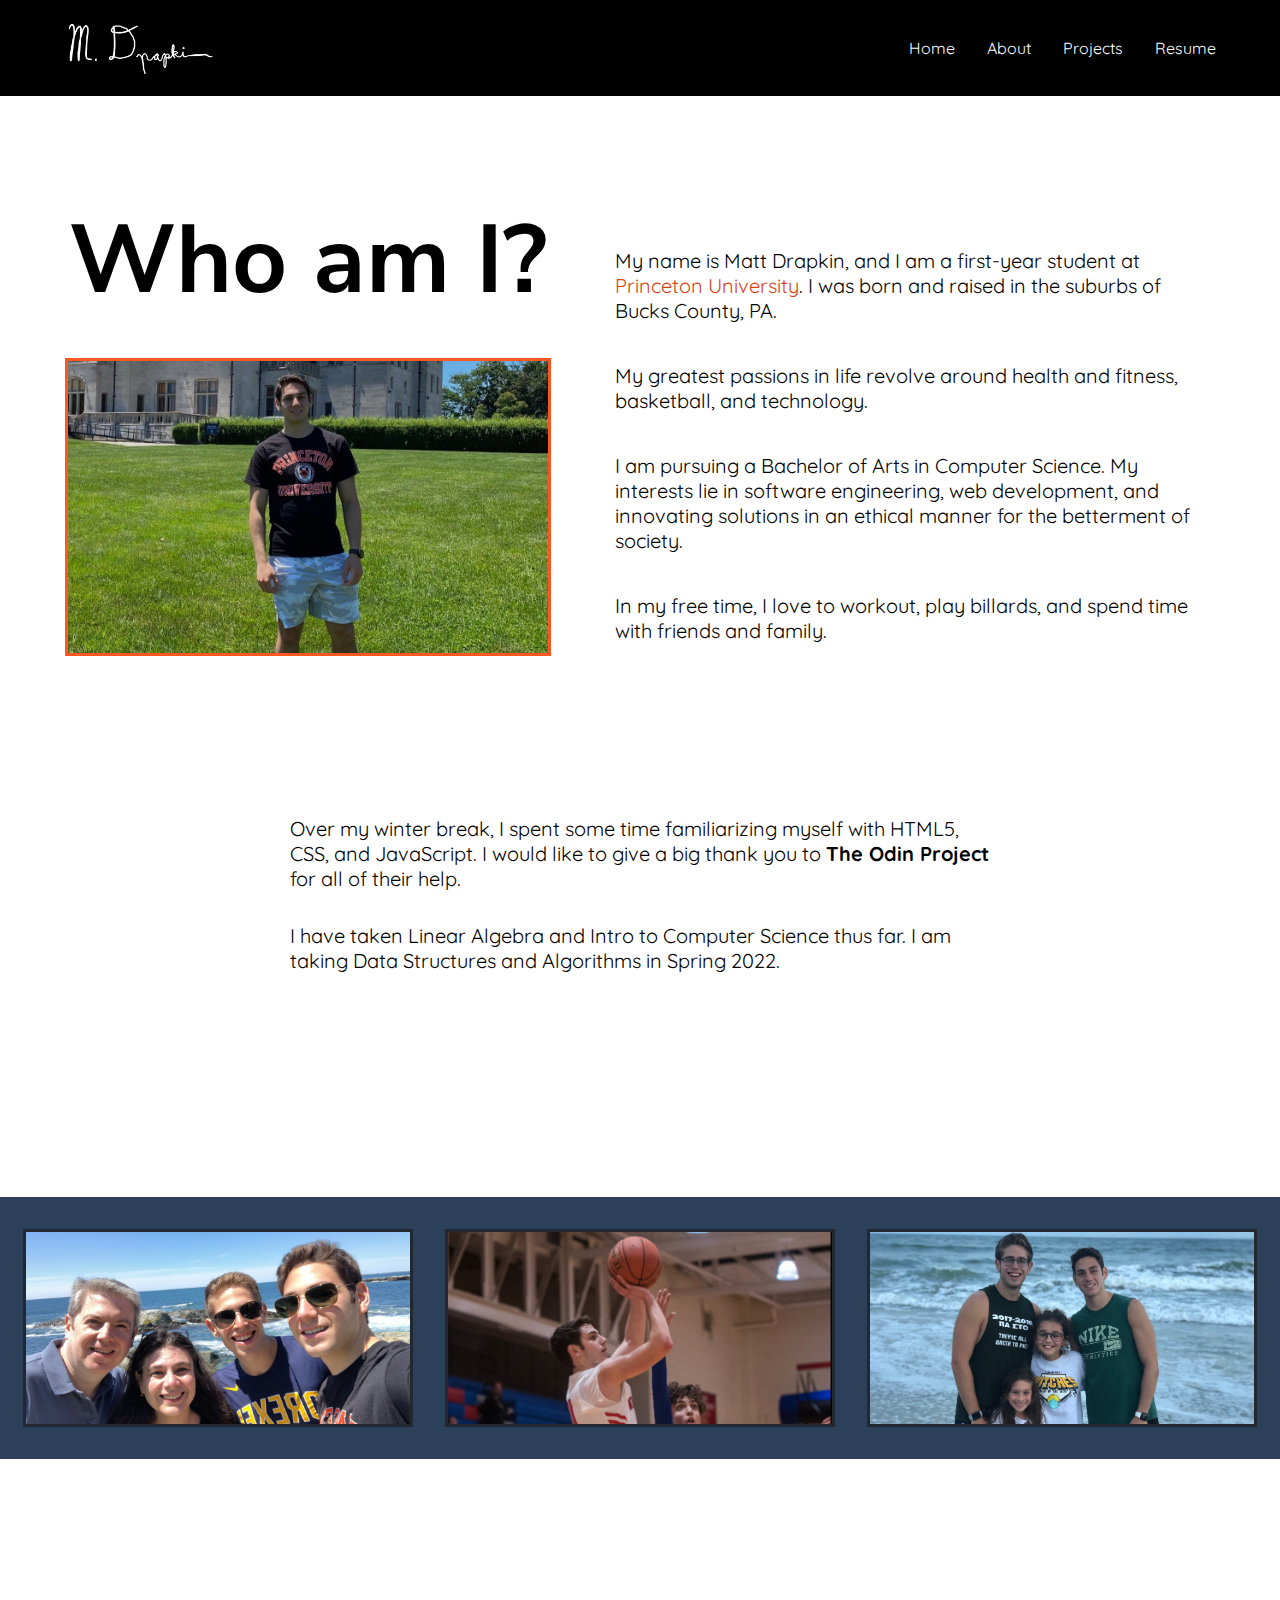
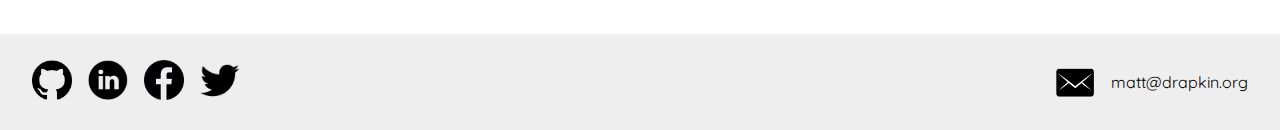
==== about.html @ 18155e6c "Roughly finished site, far from perfect" ====
<!DOCTYPE html>
<html lang="en">
<head>
    <meta charset="UTF-8">
    <meta http-equiv="X-UA-Compatible" content="IE=edge">
    <meta name="viewport" content="width=device-width, initial-scale=1.0">
    <link rel="stylesheet" href="styles.css">
    <title>Matt Drapkin</title>
</head>
<body>
    <header>
        <div class="nav">
            <a href="index.html"><img class="signature" src="img/signature.png" alt="signature"></a>
            <ul>
                <li><a href="index.html">Home</a></li>
                <li><a href="about.html">About</a></li>
                <li><a href="projects.html">Projects</a></li>
                <li><a href="resume.html">Resume</a></li>
            </ul>
        </div>
        <img class="selfie" src="img/header.jpg" alt="Matt Drapkin">
    </header>
    <div class="about-container">
        <div class="side-txt">
            <div class="vert-content">
                <h1 class="big-name">Who am I?</h1>
                <img id="me1" src="img/me1.JPG">
            </div>
            <div class="about-txt">
                <p>My name is Matt Drapkin, and I am a first-year student at <span class="pton">Princeton University</span>.  I was born and raised in the suburbs of Bucks County, PA.</p>  
                <p>My greatest passions in life revolve around health and fitness, basketball, and technology</span>.</p>
                <p>I am pursuing a Bachelor of Arts in Computer Science.  My interests lie in software engineering, web development, and innovating solutions in an ethical manner for the betterment of society.</p>
                <p>In my free time, I love to workout, play billards, and spend time with friends and family.</p>
            </div>
        </div>
        <p class="more-abt">Over my winter break, I spent some time familiarizing myself with HTML5, CSS, and JavaScript.  I would like to give a big thank you to <strong><a href="https://theodinproject.com" target="_blank">The Odin Project</a></strong> for all of their help.</p>
        <p class="more-abt">I have taken Linear Algebra and Intro to Computer Science thus far.  I am taking Data Structures and Algorithms in Spring 2022.</p>
        <div class="side-imgs">
            <img class="about-pic" src="img/fam-selfie.JPG" alt="Family photo">
            <img class="about-pic" src="img/09D612DB-BE31-4ED3-85C4-96EA0F975F1E.JPG" alt="playing basketball">
            <img class="about-pic" src="img/fam-beach.JPG" alt="Family at beach">
        </div>
    </div>
    <footer>
        <div class="footer-imgs">
            <a href="https://github.com/mattdrapkin" target="_blank">
                <img src="img/github.png" alt="GitHub">
            </a>
            <a href="https://www.linkedin.com/in/mattdrapkin/" target="_blank">
                <img src="img/linkedin.png" alt="LinkedIn">
            </a>
            <a href="https://www.facebook.com/matt.drapkin/" target="_blank">
                <img src="img/facebook.png" alt="Facebook">
            </a>
            <a href="https://twitter.com/mattdrapkin" target="_blank">
                <img src="img/twitter.png" alt="Twitter">
            </a>
        </div>
        <div class="email">
            <img src="img/email.png" alt="Email">
            matt@drapkin.org
        </div>
    </footer>
</body>
---- styles.css ----
@import url('https://fonts.googleapis.com/css2?family=Catamaran&family=Nunito+Sans:wght@700&family=Quicksand&display=swap');

* {
    margin: 0;
}

body {
    display: flex;
    flex-direction: column;
    font-family: "Quicksand", sans-serif;
    min-height: 100%;
    margin:0;
    padding: 0;
    overflow-x: hidden;
}

.page-container {
    position: relative;
    min-height: 100vh;
}

.content-wrap {
    padding-bottom: 6em;
}

button {
    font-family: 'Catamaran', sans-serif;
}

.content, .projects-container, .about-container {
    padding: 175px 0;
}

.about-container {
    display: flex;
    flex-direction: column;
    align-items: center;
    gap: 2em;
}

p a {
    text-decoration: none;
    color: black;
}

.selfie {
    max-width: 100%;
}

.nav {
    display: flex;
    justify-content: space-between;
    align-items: center;
    position: fixed;
    top: 0;
    width: 100%;
    height: 6em;
    background-color: black;
    color: white;
}

.signature {
    width: 150px;
    height: 60px;
    margin-left: 4em;
}

.nav > ul {
    display: flex;
    list-style-type: none;
    gap: 2em;
    justify-content: flex-end;
    margin-right: 4em;
}

.vert-content {
    display: flex;
    flex-direction: column;
    justify-content: center;
    align-items: center;
    gap: 2em;
}

.big-name {
    font-family: "Nunito Sans", sans-serif;
    font-size: 6em;
    text-align: center;
}

.text-divider {
    width: 60em;
    border-top: 3px solid #ff5722;
    border-radius: 5px;
}

.descriptor {
    margin-top: 2em;
    font-size: 24px;
}

.about-btn {
    margin-top: 2em;
    background-color: #ff5722;
    padding: 0.5em 2em;
    font-size: 24px;
    border-radius: 10px;
    cursor: pointer;
}

.pton {
    color: #da4214;
}

.side-txt, .side-imgs {
    display: flex;
    flex-direction: row;
    align-items: center;
    justify-content: center;
    gap: 4em;
}

.side-txt > p {
    text-align: left;
    width: 50%;
}

.side-txt {
    margin-bottom: 8em;
}

footer img {
    width: 40px;
    height: 40px;
}

.footer-imgs {
    display: flex;
    gap: 1em;
    padding-left: 2em;
}


footer {
    background-color: #eeeeee;
    width: 100%;
    height: 6em;
    display: flex;
    align-items: center;
    justify-content: space-between;
}

.email {
    display: flex;
    gap: 1em;
    align-items: center;
    padding-right: 2em;
}

a {
    text-decoration: none;
    color: white;
}

#me1 {
    width: 30em;
    height: auto;
    border: 3px solid #ff5722;
}

.about-txt {
    width: 30em;
    font-size: 1.25em;
    display: flex;
    flex-direction: column;
    margin-top: 2em;
    gap: 2em;
    flex-shrink: 0;
}

.about-pic {
    width: 24em;
    height: 12em;
    border: 3px solid #222831;
}

.side-imgs {
    flex: 1;
    background-color: #2d4059;
    padding: 2em;
    gap: 2em;
    margin-top: 12em;
}

.resume {
    width: 30em;
    height: auto;
    border: 1px solid black;
}

.project-container {
    display: flex;
    flex: 1;
}

.projects {
    display: flex;
    flex-wrap: wrap;
    justify-content: center;
    gap: 4em;
}

.project {
    display: flex;
    flex-direction: column;
    gap: 2em;
    justify-content: center;
    align-items: center;
}

.project-img {
    width: 24em;
    height: 12em;
}

.project > p {
    width: 24em;
    text-align: center;
}

.project-btns {
    display: flex;
    gap: 3em;
}

.project-btns button {
    font-size: 16px;
    width: 8em;
    background-color: #2d4059;
    color: #eeeeee;
    border-radius: 12px;;
}

.more-abt {
    font-size: 20px;
    width: 35em;
}
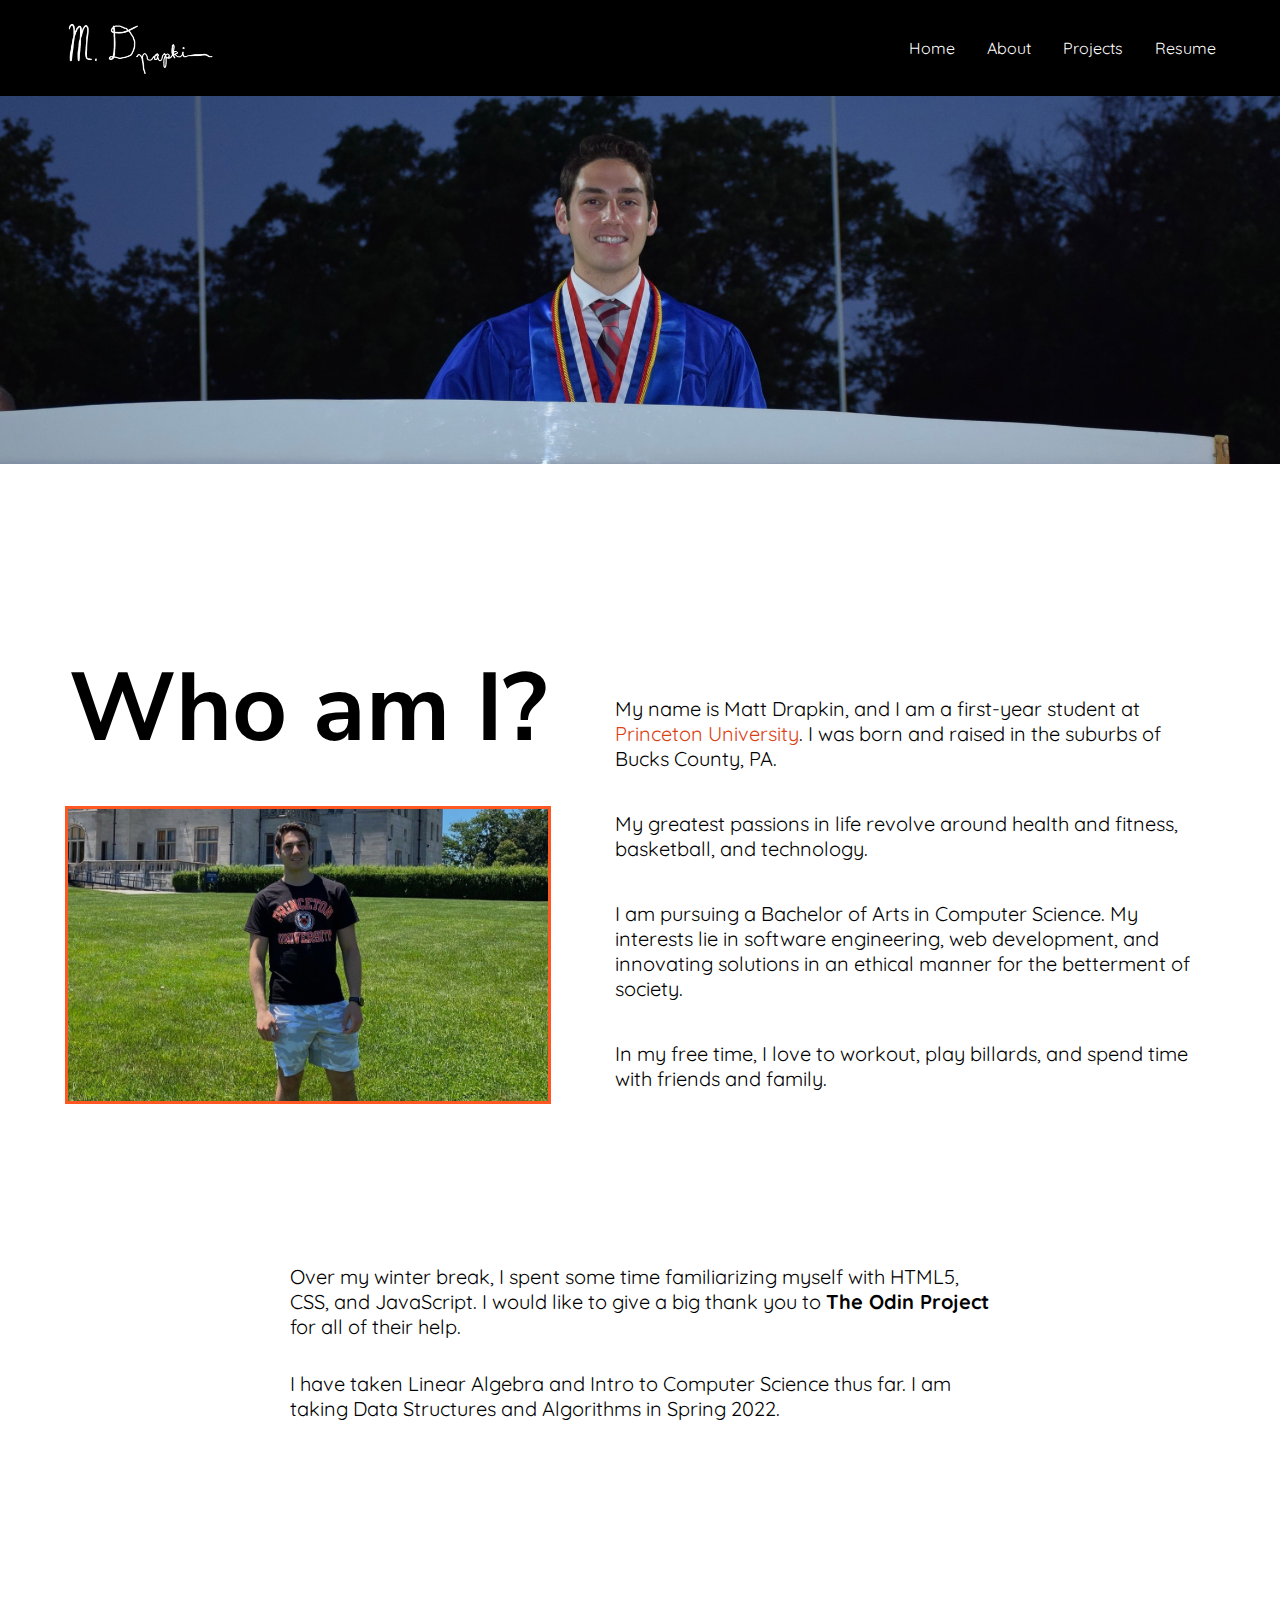
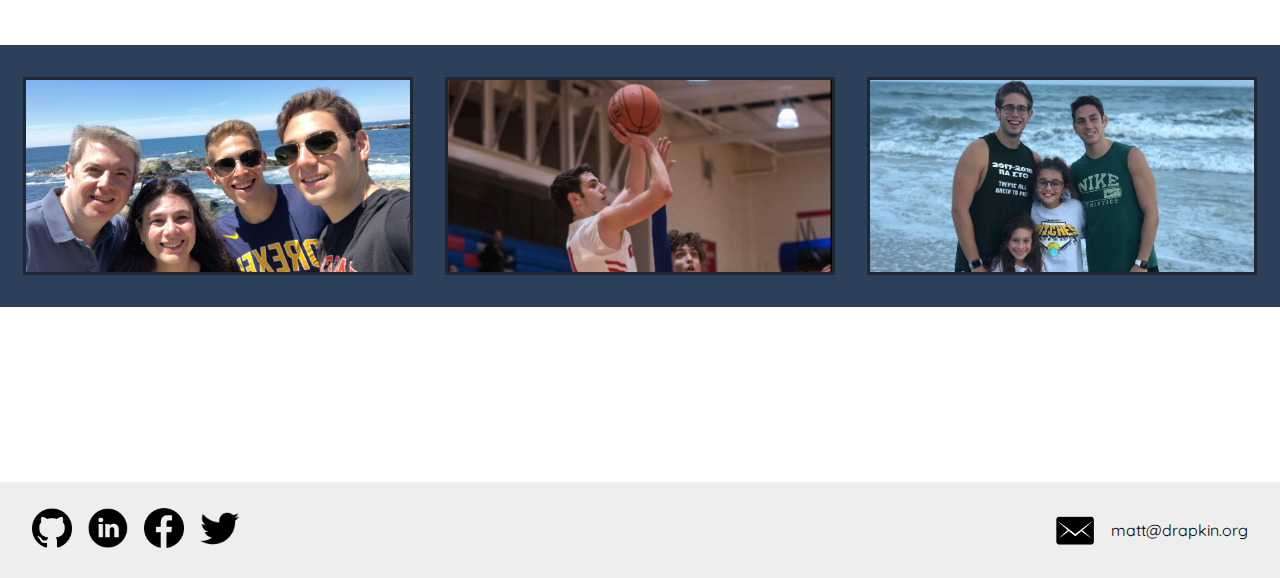
==== commit 7352b19c: "Renamed images again" ====
--- a/about.html
+++ b/about.html
@@ -24,7 +24,7 @@
         <div class="side-txt">
             <div class="vert-content">
                 <h1 class="big-name">Who am I?</h1>
-                <img id="me1" src="img/me1.JPG">
+                <img id="me1" src="img/me1.jpg">
             </div>
             <div class="about-txt">
                 <p>My name is Matt Drapkin, and I am a first-year student at <span class="pton">Princeton University</span>.  I was born and raised in the suburbs of Bucks County, PA.</p>  
@@ -37,8 +37,8 @@
         <p class="more-abt">I have taken Linear Algebra and Intro to Computer Science thus far.  I am taking Data Structures and Algorithms in Spring 2022.</p>
         <div class="side-imgs">
             <img class="about-pic" src="img/fam-selfie.JPG" alt="Family photo">
-            <img class="about-pic" src="img/09D612DB-BE31-4ED3-85C4-96EA0F975F1E.JPG" alt="playing basketball">
-            <img class="about-pic" src="img/fam-beach.JPG" alt="Family at beach">
+            <img class="about-pic" src="img/basketball.jpg" alt="playing basketball">
+            <img class="about-pic" src="img/fam-beach.jpg" alt="Family at beach">
         </div>
     </div>
     <footer>
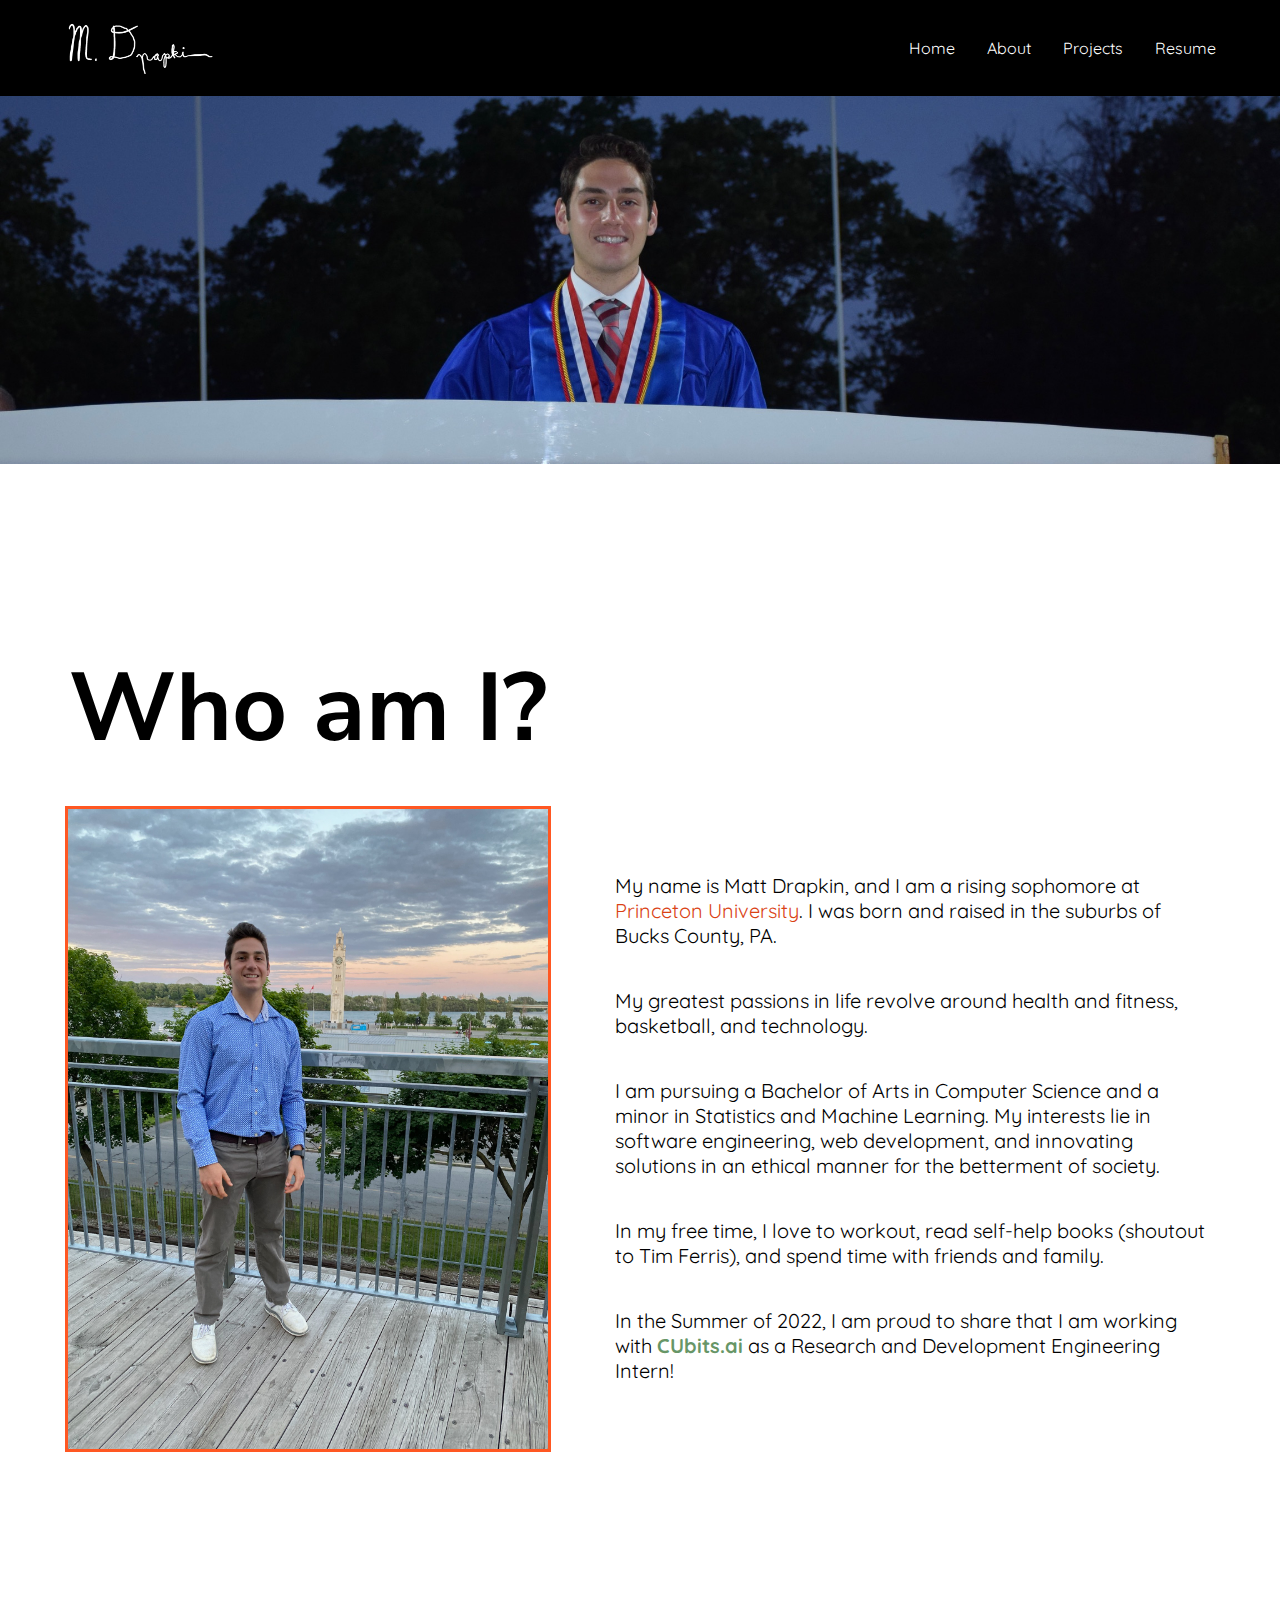
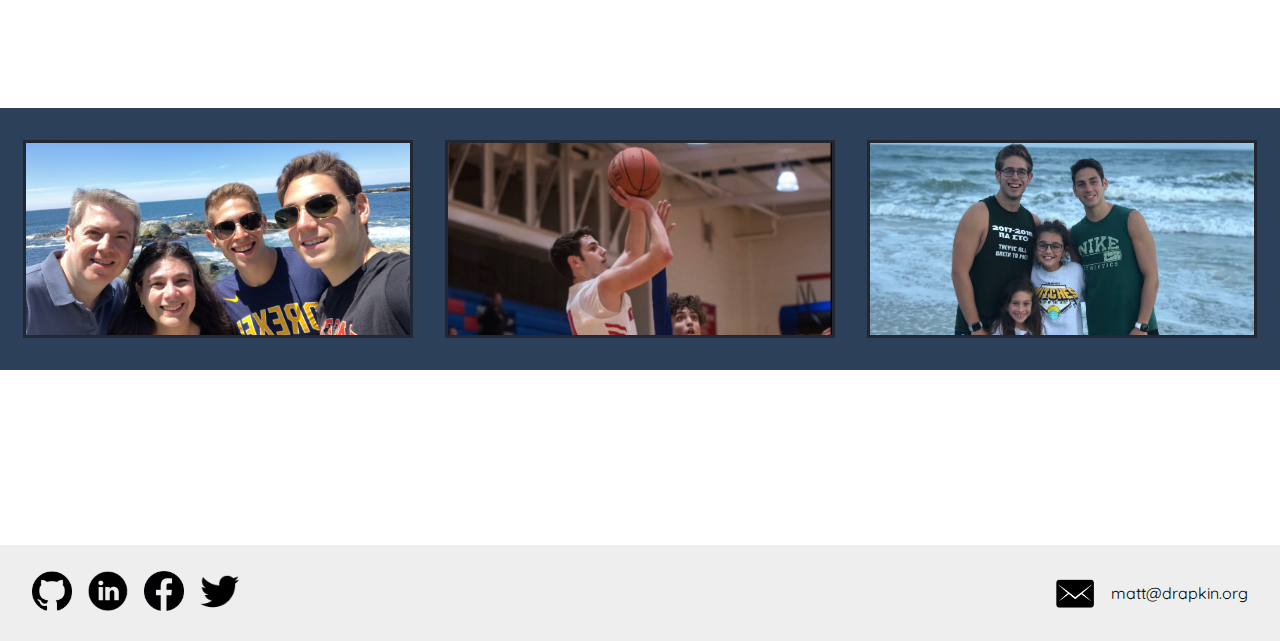
==== commit b2860b78: "Updated for summer 2023 apps" ====
--- a/about.html
+++ b/about.html
@@ -24,19 +24,18 @@
         <div class="side-txt">
             <div class="vert-content">
                 <h1 class="big-name">Who am I?</h1>
-                <img id="me1" src="img/me1.jpg">
+                <img id="me1" src="img/me2.jpg">
             </div>
             <div class="about-txt">
-                <p>My name is Matt Drapkin, and I am a first-year student at <span class="pton">Princeton University</span>.  I was born and raised in the suburbs of Bucks County, PA.</p>  
+                <p>My name is Matt Drapkin, and I am a rising sophomore at <span class="pton">Princeton University</span>.  I was born and raised in the suburbs of Bucks County, PA.</p>  
                 <p>My greatest passions in life revolve around health and fitness, basketball, and technology</span>.</p>
-                <p>I am pursuing a Bachelor of Arts in Computer Science.  My interests lie in software engineering, web development, and innovating solutions in an ethical manner for the betterment of society.</p>
-                <p>In my free time, I love to workout, play billards, and spend time with friends and family.</p>
+                <p>I am pursuing a Bachelor of Arts in Computer Science and a minor in Statistics and Machine Learning.  My interests lie in software engineering, web development, and innovating solutions in an ethical manner for the betterment of society.</p>
+                <p>In my free time, I love to workout, read self-help books (shoutout to Tim Ferris), and spend time with friends and family.</p>
+                <p>In the Summer of 2022, I am proud to share that I am working with <strong><a href="https://www.cubits.ai" target="_blank" style="color: rgb(103, 150, 103);">CUbits.ai</a></strong> as a Research and Development Engineering Intern!</p>
             </div>
         </div>
-        <p class="more-abt">Over my winter break, I spent some time familiarizing myself with HTML5, CSS, and JavaScript.  I would like to give a big thank you to <strong><a href="https://theodinproject.com" target="_blank">The Odin Project</a></strong> for all of their help.</p>
-        <p class="more-abt">I have taken Linear Algebra and Intro to Computer Science thus far.  I am taking Data Structures and Algorithms in Spring 2022.</p>
         <div class="side-imgs">
-            <img class="about-pic" src="img/fam-selfie.JPG" alt="Family photo">
+            <img class="about-pic" src="img/fam-selfie.jpg" alt="Family photo">
             <img class="about-pic" src="img/basketball.jpg" alt="playing basketball">
             <img class="about-pic" src="img/fam-beach.jpg" alt="Family at beach">
         </div>
--- a/styles.css
+++ b/styles.css
@@ -172,7 +172,7 @@
     font-size: 1.25em;
     display: flex;
     flex-direction: column;
-    margin-top: 2em;
+    margin-top: 8em;
     gap: 2em;
     flex-shrink: 0;
 }
@@ -188,7 +188,7 @@
     background-color: #2d4059;
     padding: 2em;
     gap: 2em;
-    margin-top: 12em;
+    margin-top: 6em;
 }
 
 .resume {
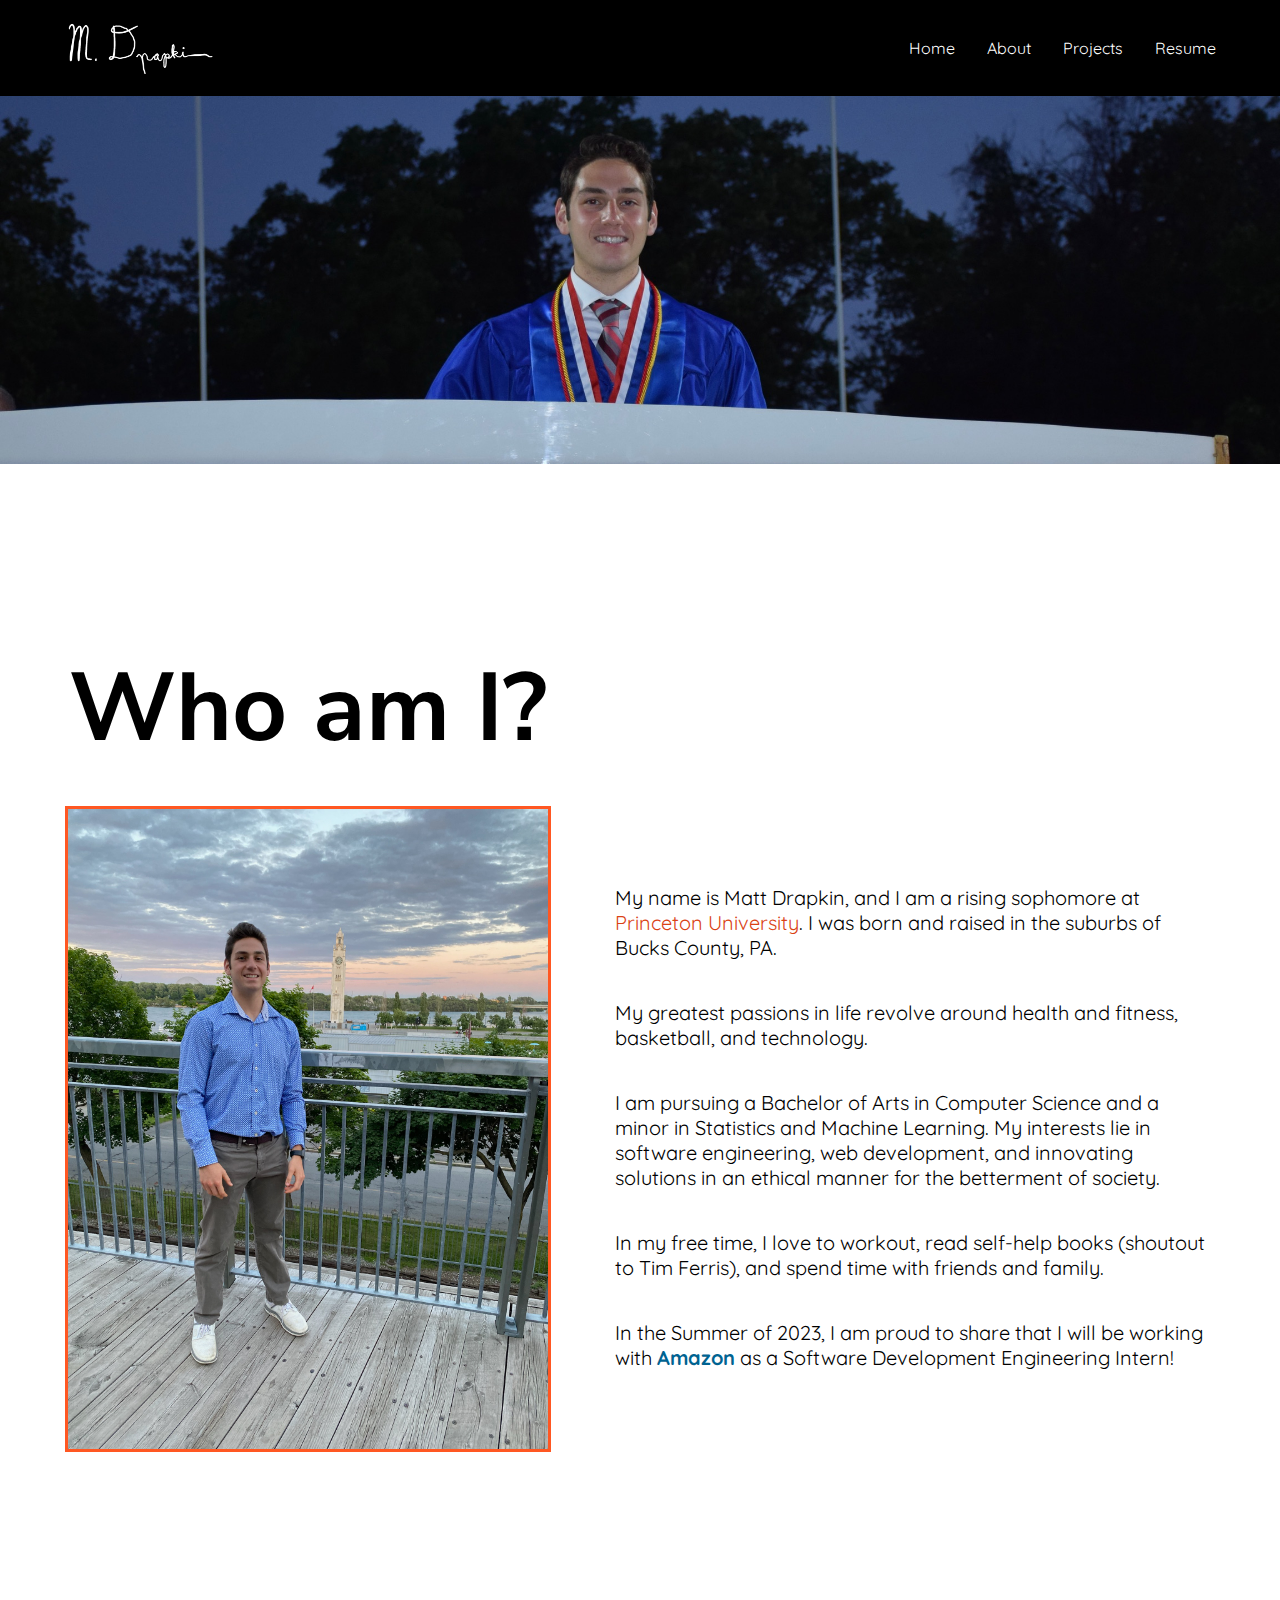
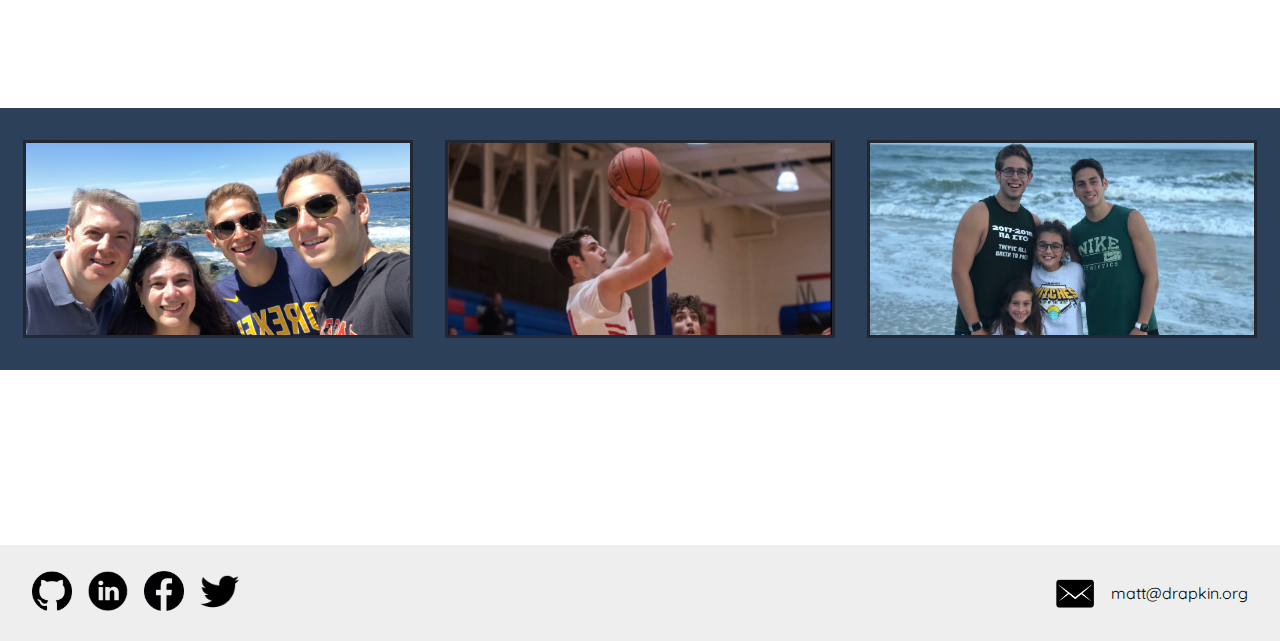
==== commit 413d51b1: "Updated resume and Amazon internship" ====
--- a/about.html
+++ b/about.html
@@ -31,7 +31,7 @@
                 <p>My greatest passions in life revolve around health and fitness, basketball, and technology</span>.</p>
                 <p>I am pursuing a Bachelor of Arts in Computer Science and a minor in Statistics and Machine Learning.  My interests lie in software engineering, web development, and innovating solutions in an ethical manner for the betterment of society.</p>
                 <p>In my free time, I love to workout, read self-help books (shoutout to Tim Ferris), and spend time with friends and family.</p>
-                <p>In the Summer of 2022, I am proud to share that I am working with <strong><a href="https://www.cubits.ai" target="_blank" style="color: rgb(103, 150, 103);">CUbits.ai</a></strong> as a Research and Development Engineering Intern!</p>
+                <p>In the Summer of 2023, I am proud to share that I will be working with <strong><a href="https://www.amazon.com" target="_blank" style="color: rgb(0, 99, 145)">Amazon</a></strong> as a Software Development Engineering Intern!</p>
             </div>
         </div>
         <div class="side-imgs">
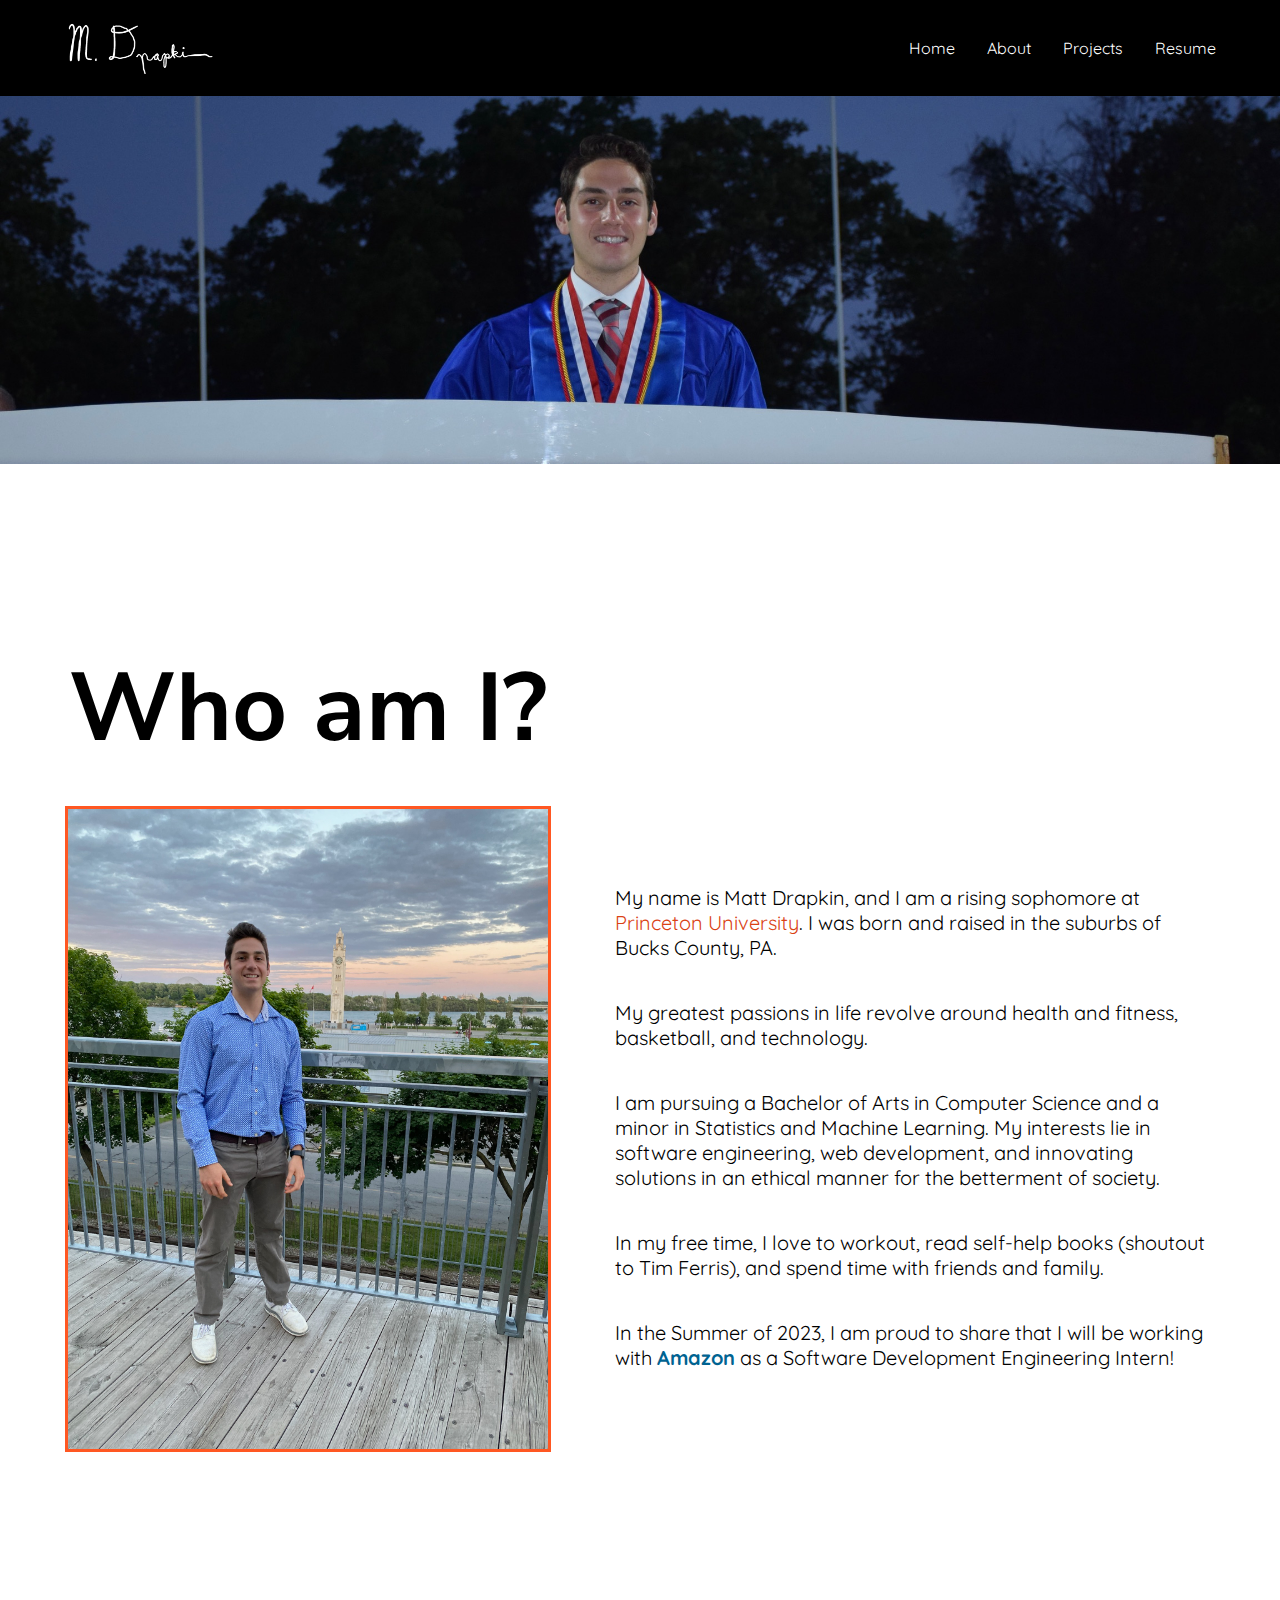
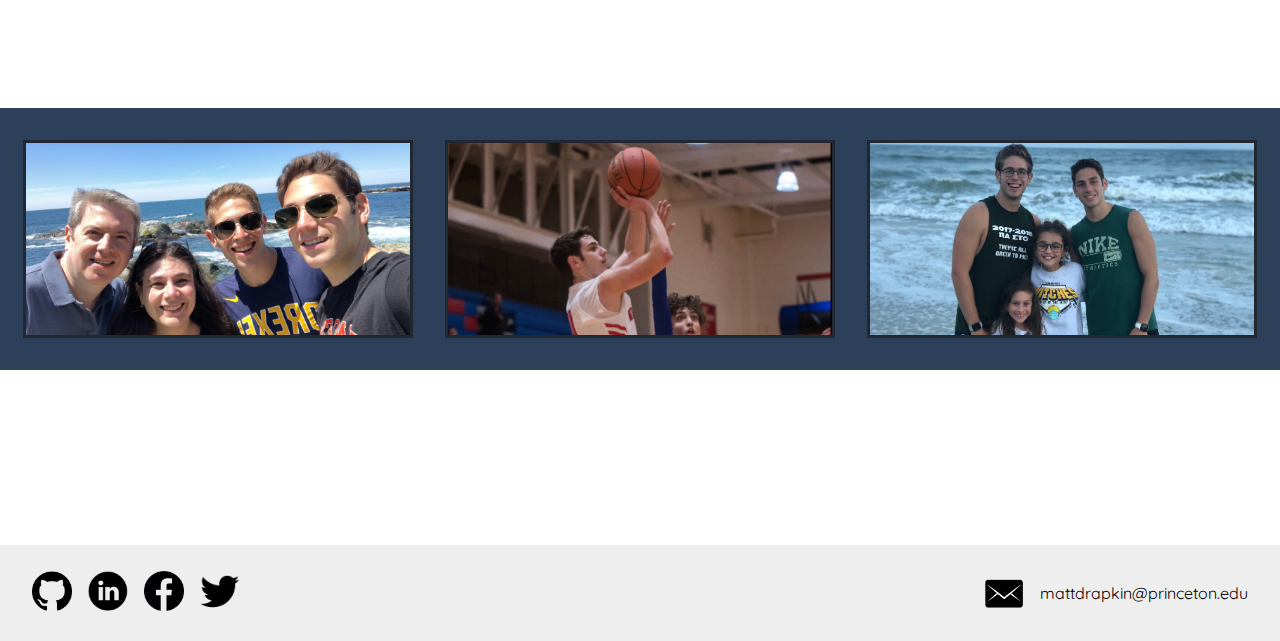
==== commit 20bf1c8e: "Updated email to school email" ====
--- a/about.html
+++ b/about.html
@@ -57,7 +57,7 @@
         </div>
         <div class="email">
             <img src="img/email.png" alt="Email">
-            matt@drapkin.org
+            mattdrapkin@princeton.edu
         </div>
     </footer>
 </body>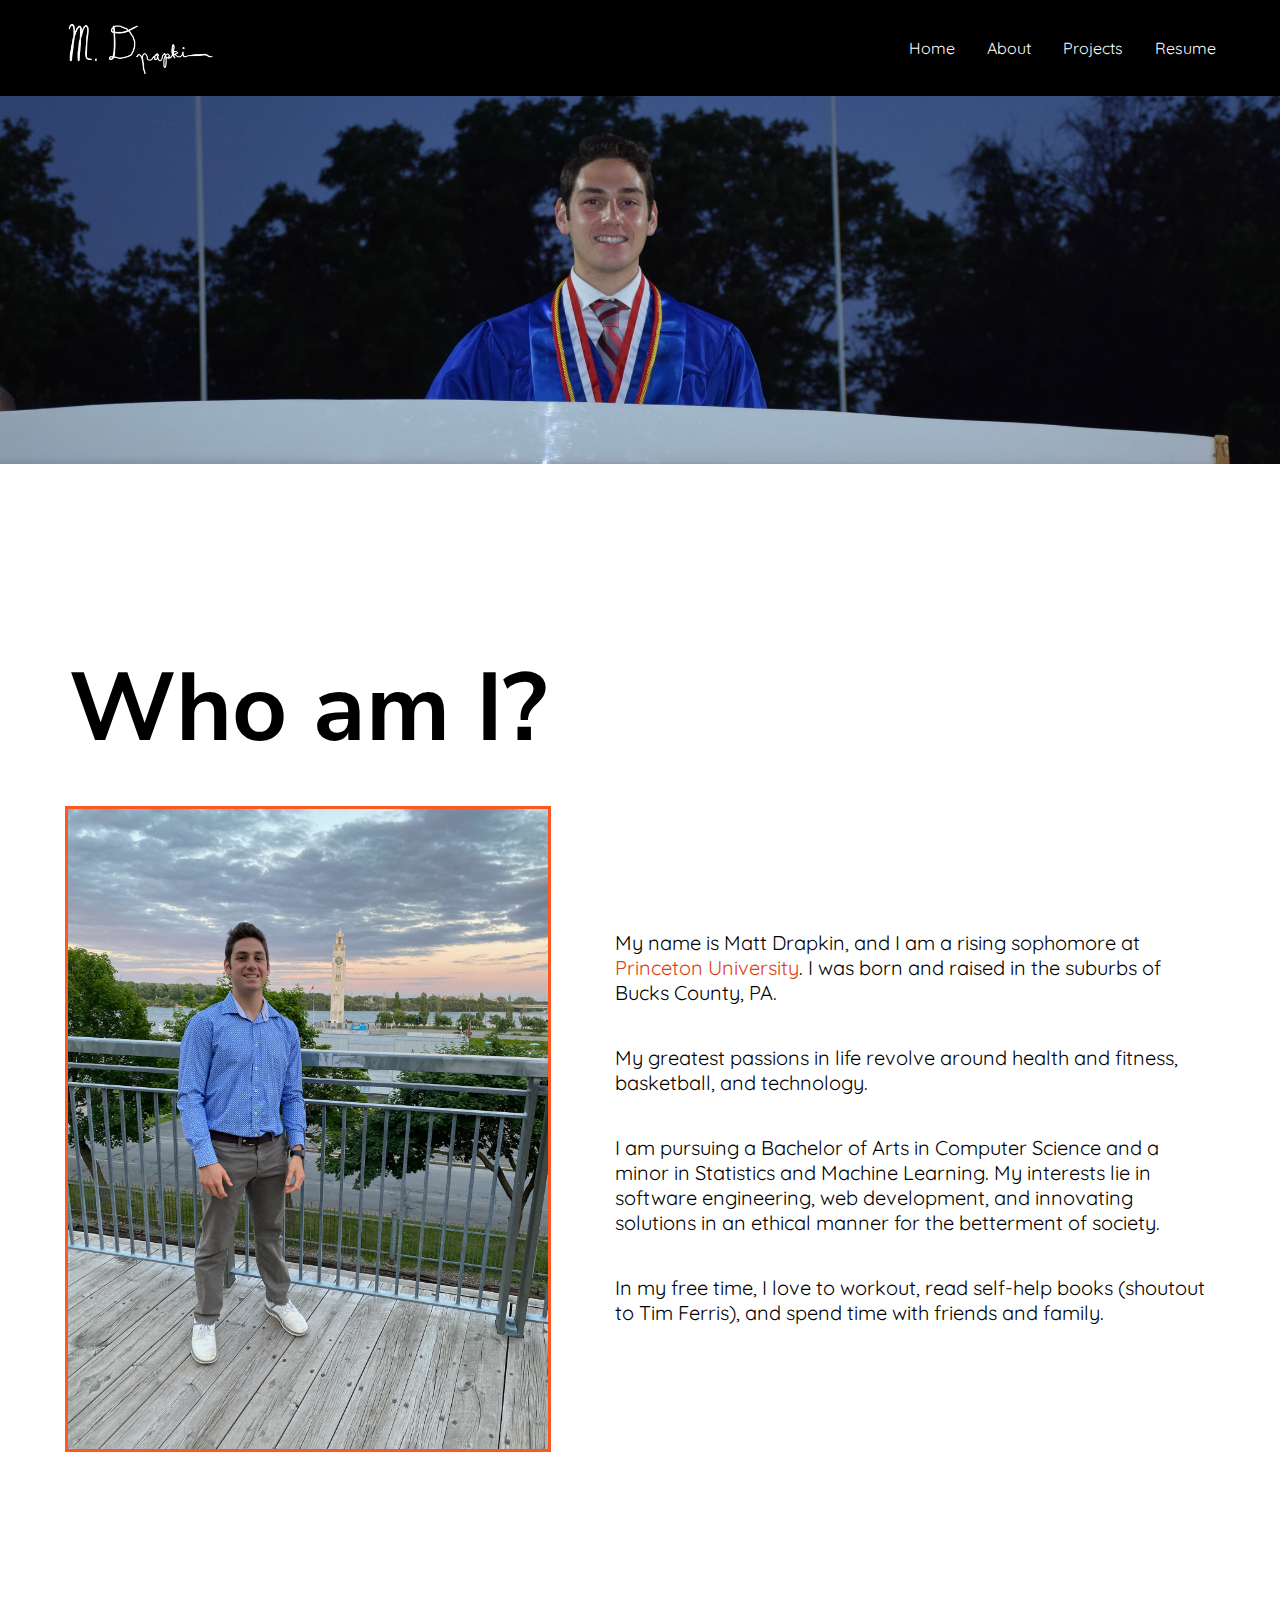
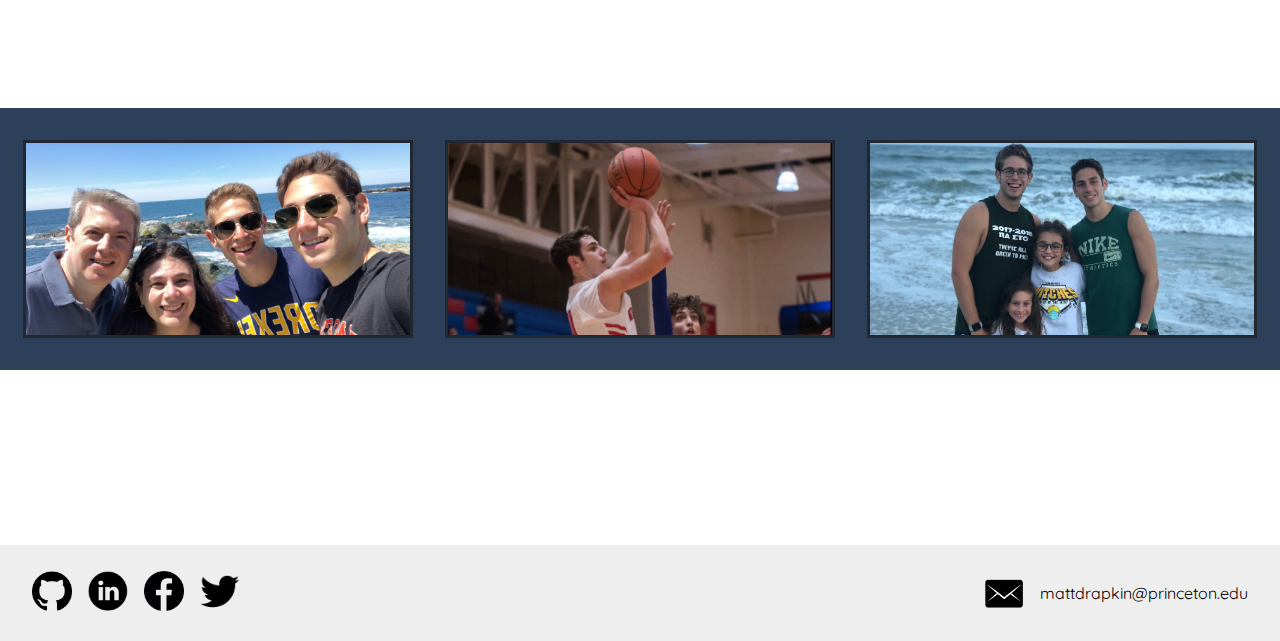
==== commit 648780e8: "Removed Amazon for the time being" ====
--- a/about.html
+++ b/about.html
@@ -31,7 +31,6 @@
                 <p>My greatest passions in life revolve around health and fitness, basketball, and technology</span>.</p>
                 <p>I am pursuing a Bachelor of Arts in Computer Science and a minor in Statistics and Machine Learning.  My interests lie in software engineering, web development, and innovating solutions in an ethical manner for the betterment of society.</p>
                 <p>In my free time, I love to workout, read self-help books (shoutout to Tim Ferris), and spend time with friends and family.</p>
-                <p>In the Summer of 2023, I am proud to share that I will be working with <strong><a href="https://www.amazon.com" target="_blank" style="color: rgb(0, 99, 145)">Amazon</a></strong> as a Software Development Engineering Intern!</p>
             </div>
         </div>
         <div class="side-imgs">
